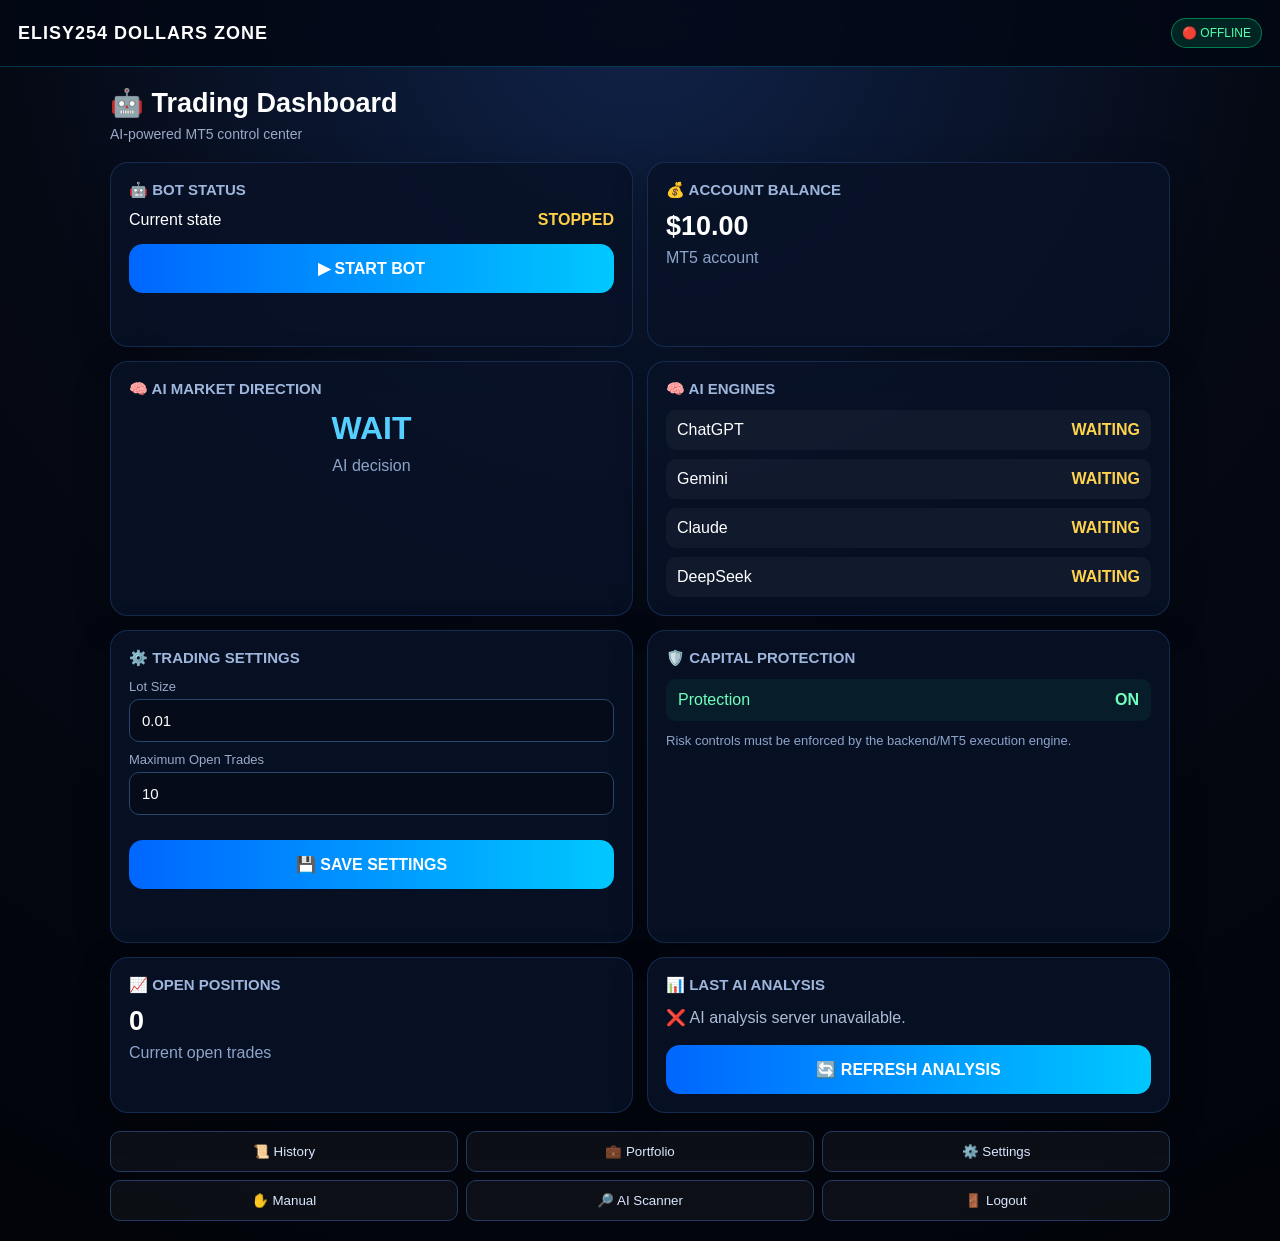
==== dashboard.html @ 19200b9f "Create dashboard.html" ====
<!DOCTYPE html>
<html lang="en">
<head>
  <meta charset="UTF-8">
  <meta name="viewport" content="width=device-width, initial-scale=1.0">

  <title>ELISY254 DOLLARS ZONE — Dashboard</title>

  <style>
    * {
      box-sizing: border-box;
      margin: 0;
      padding: 0;
    }

    body {
      font-family: Arial, sans-serif;
      background:
        radial-gradient(circle at top, #10234a 0%, #050914 45%, #02040a 100%);
      color: #ffffff;
      min-height: 100vh;
    }

    header {
      padding: 18px;
      border-bottom: 1px solid rgba(0, 200, 255, 0.25);
      background: rgba(3, 8, 20, 0.85);
      position: sticky;
      top: 0;
      z-index: 10;
      backdrop-filter: blur(12px);
    }

    .top {
      display: flex;
      align-items: center;
      justify-content: space-between;
      gap: 12px;
    }

    .brand {
      font-size: 18px;
      font-weight: 800;
      letter-spacing: 1px;
    }

    .online {
      font-size: 12px;
      padding: 7px 10px;
      border-radius: 20px;
      background: rgba(0, 255, 150, 0.12);
      border: 1px solid rgba(0, 255, 150, 0.4);
      color: #55ffb0;
    }

    main {
      max-width: 1100px;
      margin: auto;
      padding: 20px;
    }

    .welcome {
      margin-bottom: 20px;
    }

    .welcome h1 {
      font-size: 27px;
      margin-bottom: 7px;
    }

    .welcome p {
      color: #9ba9c7;
      font-size: 14px;
    }

    .grid {
      display: grid;
      grid-template-columns: repeat(2, 1fr);
      gap: 14px;
    }

    .card {
      background: rgba(9, 18, 38, 0.88);
      border: 1px solid rgba(70, 150, 255, 0.2);
      border-radius: 18px;
      padding: 18px;
      box-shadow: 0 10px 35px rgba(0, 0, 0, 0.25);
    }

    .card h2 {
      font-size: 15px;
      color: #9eb6dc;
      margin-bottom: 12px;
    }

    .big {
      font-size: 27px;
      font-weight: 800;
    }

    .status-box {
      display: flex;
      align-items: center;
      justify-content: space-between;
      gap: 15px;
    }

    .bot-status {
      color: #ffcf45;
      font-weight: 800;
    }

    .start-button {
      width: 100%;
      border: none;
      border-radius: 14px;
      padding: 15px;
      margin-top: 15px;
      background: linear-gradient(90deg, #0066ff, #00c8ff);
      color: white;
      font-weight: 800;
      font-size: 16px;
      cursor: pointer;
    }

    .stop-button {
      background: linear-gradient(90deg, #8b1520, #ef3340);
    }

    .ai-list {
      display: grid;
      gap: 9px;
    }

    .ai {
      display: flex;
      justify-content: space-between;
      padding: 11px;
      border-radius: 10px;
      background: rgba(255,255,255,0.04);
    }

    .ai span:last-child {
      color: #ffd34d;
      font-weight: bold;
    }

    .direction {
      text-align: center;
      font-size: 32px;
      font-weight: 900;
      margin: 10px 0;
      color: #55cfff;
    }

    .controls {
      display: grid;
      gap: 10px;
    }

    label {
      color: #9ba9c7;
      font-size: 13px;
    }

    input {
      width: 100%;
      margin-top: 5px;
      padding: 12px;
      border-radius: 10px;
      border: 1px solid #29466e;
      background: #050b18;
      color: white;
      font-size: 15px;
    }

    .protection {
      display: flex;
      justify-content: space-between;
      padding: 12px;
      background: rgba(0, 255, 150, 0.06);
      border-radius: 10px;
      color: #70ffbd;
    }

    .message {
      margin-top: 15px;
      text-align: center;
      color: #8da4c9;
      font-size: 13px;
      min-height: 20px;
    }

    .menu {
      display: grid;
      grid-template-columns: repeat(3, 1fr);
      gap: 8px;
      margin-top: 18px;
    }

    .menu button {
      padding: 12px 5px;
      border-radius: 10px;
      border: 1px solid #243b61;
      background: rgba(255,255,255,0.04);
      color: #d9e7ff;
      cursor: pointer;
    }

    @media (max-width: 650px) {
      .grid {
        grid-template-columns: 1fr;
      }

      main {
        padding: 14px;
      }

      .welcome h1 {
        font-size: 23px;
      }
    }
  </style>
</head>

<body>

<header>
  <div class="top">
    <div class="brand">ELISY254 DOLLARS ZONE</div>
    <div class="online" id="connectionStatus">
      🔵 CONNECTING
    </div>
  </div>
</header>

<main>

  <section class="welcome">
    <h1>🤖 Trading Dashboard</h1>
    <p>AI-powered MT5 control center</p>
  </section>

  <section class="grid">

    <!-- BOT STATUS -->
    <div class="card">
      <h2>🤖 BOT STATUS</h2>

      <div class="status-box">
        <span>Current state</span>
        <span class="bot-status" id="botStatus">
          STOPPED
        </span>
      </div>

      <button
        class="start-button"
        id="botButton"
        onclick="toggleBot()"
      >
        ▶ START BOT
      </button>

      <div class="message" id="botMessage"></div>
    </div>

    <!-- BALANCE -->
    <div class="card">
      <h2>💰 ACCOUNT BALANCE</h2>
      <div class="big" id="balance">
        $10.00
      </div>
      <p style="color:#8da4c9;margin-top:7px;">
        MT5 account
      </p>
    </div>

    <!-- AI DIRECTION -->
    <div class="card">
      <h2>🧠 AI MARKET DIRECTION</h2>

      <div class="direction" id="direction">
        WAIT
      </div>

      <p style="text-align:center;color:#8da4c9;">
        AI decision
      </p>
    </div>

    <!-- AI ENGINES -->
    <div class="card">
      <h2>🧠 AI ENGINES</h2>

      <div class="ai-list">

        <div class="ai">
          <span>ChatGPT</span>
          <span id="chatgpt">WAITING</span>
        </div>

        <div class="ai">
          <span>Gemini</span>
          <span id="gemini">WAITING</span>
        </div>

        <div class="ai">
          <span>Claude</span>
          <span id="claude">WAITING</span>
        </div>

        <div class="ai">
          <span>DeepSeek</span>
          <span id="deepseek">WAITING</span>
        </div>

      </div>
    </div>

    <!-- TRADING SETTINGS -->
    <div class="card">
      <h2>⚙️ TRADING SETTINGS</h2>

      <div class="controls">

        <label>
          Lot Size
          <input
            id="lotSize"
            type="number"
            value="0.01"
            min="0.01"
            step="0.01"
          >
        </label>

        <label>
          Maximum Open Trades
          <input
            id="maxTrades"
            type="number"
            value="10"
            min="1"
          >
        </label>

        <button
          class="start-button"
          onclick="saveSettings()"
        >
          💾 SAVE SETTINGS
        </button>

      </div>

      <div class="message" id="settingsMessage"></div>
    </div>

    <!-- CAPITAL PROTECTION -->
    <div class="card">
      <h2>🛡️ CAPITAL PROTECTION</h2>

      <div class="protection">
        <span>Protection</span>
        <strong>ON</strong>
      </div>

      <p style="color:#8da4c9;margin-top:12px;font-size:13px;">
        Risk controls must be enforced by the backend/MT5
        execution engine.
      </p>
    </div>

    <!-- POSITIONS -->
    <div class="card">
      <h2>📈 OPEN POSITIONS</h2>

      <div class="big" id="openTrades">
        0
      </div>

      <p style="color:#8da4c9;margin-top:7px;">
        Current open trades
      </p>
    </div>

    <!-- LAST ANALYSIS -->
    <div class="card">
      <h2>📊 LAST AI ANALYSIS</h2>

      <p id="analysisText" style="color:#aebdd7;line-height:1.5;">
        Waiting for AI analysis...
      </p>

      <button
        class="start-button"
        onclick="loadAnalysis()"
      >
        🔄 REFRESH ANALYSIS
      </button>
    </div>

  </section>

  <!-- QUICK MENU -->

  <section class="menu">

    <button onclick="showComingSoon('Trade History')">
      📜 History
    </button>

    <button onclick="showComingSoon('Portfolio')">
      💼 Portfolio
    </button>

    <button onclick="showComingSoon('Settings')">
      ⚙️ Settings
    </button>

    <button onclick="showComingSoon('Manual Trading')">
      ✋ Manual
    </button>

    <button onclick="showComingSoon('AI Scanner')">
      🔎 AI Scanner
    </button>

    <button onclick="logout()">
      🚪 Logout
    </button>

  </section>

</main>

<script>

  const API_URL =
    "https://elisy254-bot-backend.onrender.com";

  let botRunning = false;

  async function loadBotStatus() {

    try {

      const response =
        await fetch(`${API_URL}/api/bot/status`);

      const data =
        await response.json();

      document.getElementById("connectionStatus")
        .textContent = "🟢 RENDER ONLINE";

      botRunning = data.running;

      updateBotUI();

      document.getElementById("lotSize").value =
        data.lot || 0.01;

      document.getElementById("maxTrades").value =
        data.maxOpenTrades || 10;

    } catch (error) {

      document.getElementById("connectionStatus")
        .textContent = "🔴 OFFLINE";

    }

  }


  function updateBotUI() {

    const status =
      document.getElementById("botStatus");

    const button =
      document.getElementById("botButton");

    if (botRunning) {

      status.textContent = "RUNNING";
      status.style.color = "#55ffb0";

      button.textContent = "⏹ STOP BOT";
      button.classList.add("stop-button");

    } else {

      status.textContent = "STOPPED";
      status.style.color = "#ffcf45";

      button.textContent = "▶ START BOT";
      button.classList.remove("stop-button");

    }

  }


  async function toggleBot() {

    const action =
      botRunning ? "stop" : "start";

    document.getElementById("botMessage")
      .textContent = "🔵 Sending request...";

    try {

      const response =
        await fetch(
          `${API_URL}/api/bot/${action}`,
          {
            method: "POST",
            headers: {
              "Content-Type": "application/json"
            }
          }
        );

      const data =
        await response.json();

      if (data.success) {

        botRunning = data.running;

        updateBotUI();

        document.getElementById("botMessage")
          .textContent =
          data.message;

      } else {

        document.getElementById("botMessage")
          .textContent =
          "❌ Request failed";

      }

    } catch (error) {

      document.getElementById("botMessage")
        .textContent =
        "❌ Cannot connect to Render";

    }

  }


  async function loadAnalysis() {

    const text =
      document.getElementById("analysisText");

    text.textContent =
      "🔵 Requesting AI analysis...";

    try {

      const response =
        await fetch(
          `${API_URL}/api/analysis/latest`
        );

      const data =
        await response.json();

      if (data.success) {

        const analysis =
          data.analysis;

        document.getElementById("direction")
          .textContent =
          analysis.direction || "WAIT";

        document.getElementById("chatgpt")
          .textContent =
          analysis.models?.chatgpt || "WAITING";

        document.getElementById("gemini")
          .textContent =
          analysis.models?.gemini || "WAITING";

        document.getElementById("claude")
          .textContent =
          analysis.models?.claude || "WAITING";

        document.getElementById("deepseek")
          .textContent =
          analysis.models?.deepseek || "WAITING";

        text.textContent =
          analysis.message ||
          "No analysis available.";

      }

    } catch (error) {

      text.textContent =
        "❌ AI analysis server unavailable.";

    }

  }


  function saveSettings() {

    const lot =
      document.getElementById("lotSize").value;

    const maxTrades =
      document.getElementById("maxTrades").value;

    document.getElementById("settingsMessage")
      .textContent =
      `💾 Settings selected: Lot ${lot}, Max trades ${maxTrades}`;

  }


  function showComingSoon(name) {

    alert(
      `🔵 ${name} module will be connected next.`
    );

  }


  function logout() {

    localStorage.removeItem(
      "elisy254_session"
    );

    window.location.href =
      "index.html";

  }


  loadBotStatus();
  loadAnalysis();

</script>

</body>
  </html>
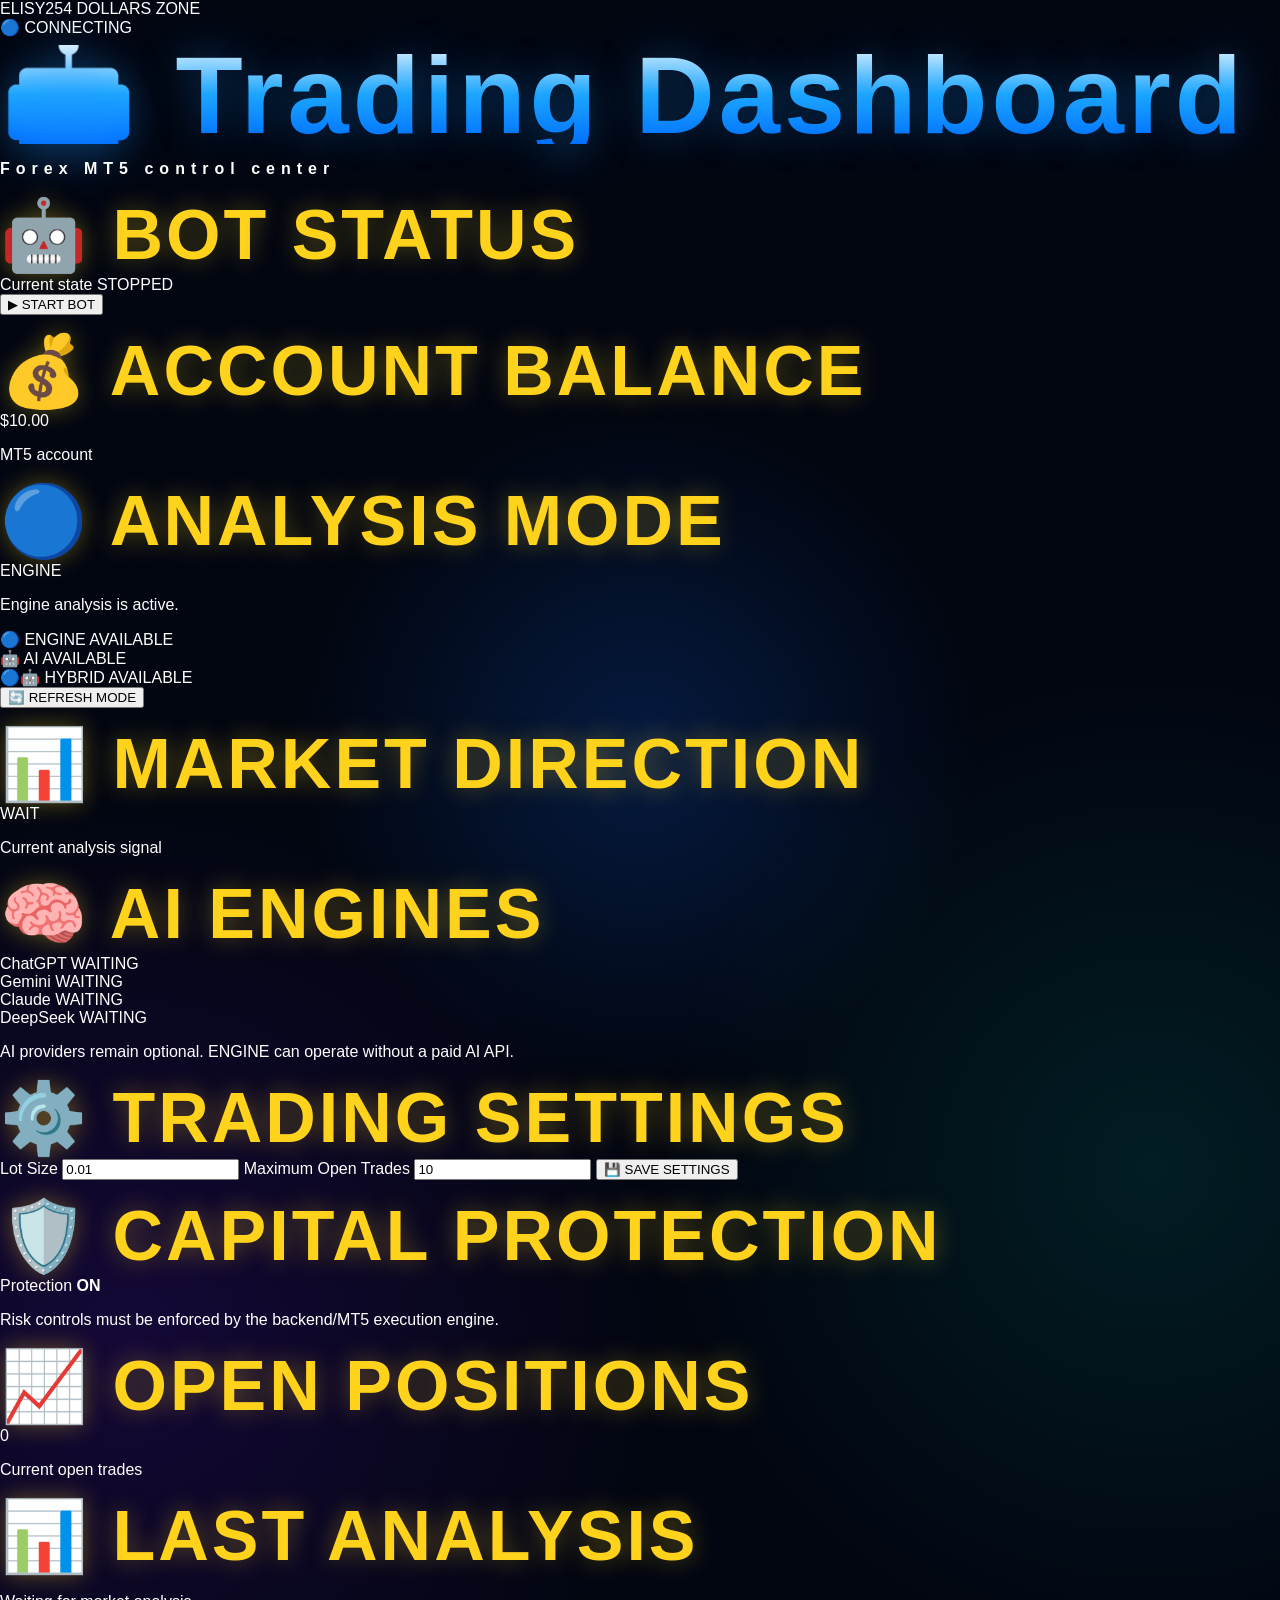
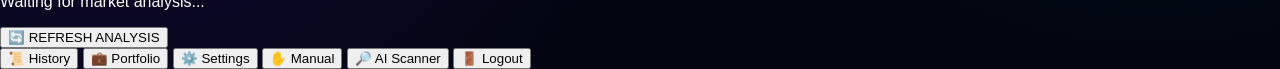
==== commit 11b62fb5: "Update dashboard.html" ====
--- a/dashboard.html
+++ b/dashboard.html
@@ -6,252 +6,61 @@
 
   <title>ELISY254 DOLLARS ZONE — Dashboard</title>
 
-  <style>
-    * {
-      box-sizing: border-box;
-      margin: 0;
-      padding: 0;
-    }
-
-    body {
-      font-family: Arial, sans-serif;
-      background:
-        radial-gradient(circle at top, #10234a 0%, #050914 45%, #02040a 100%);
-      color: #ffffff;
-      min-height: 100vh;
-    }
-
-    header {
-      padding: 18px;
-      border-bottom: 1px solid rgba(0, 200, 255, 0.25);
-      background: rgba(3, 8, 20, 0.85);
-      position: sticky;
-      top: 0;
-      z-index: 10;
-      backdrop-filter: blur(12px);
-    }
-
-    .top {
-      display: flex;
-      align-items: center;
-      justify-content: space-between;
-      gap: 12px;
-    }
-
-    .brand {
-      font-size: 18px;
-      font-weight: 800;
-      letter-spacing: 1px;
-    }
-
-    .online {
-      font-size: 12px;
-      padding: 7px 10px;
-      border-radius: 20px;
-      background: rgba(0, 255, 150, 0.12);
-      border: 1px solid rgba(0, 255, 150, 0.4);
-      color: #55ffb0;
-    }
-
-    main {
-      max-width: 1100px;
-      margin: auto;
-      padding: 20px;
-    }
-
-    .welcome {
-      margin-bottom: 20px;
-    }
-
-    .welcome h1 {
-      font-size: 27px;
-      margin-bottom: 7px;
-    }
-
-    .welcome p {
-      color: #9ba9c7;
-      font-size: 14px;
-    }
-
-    .grid {
-      display: grid;
-      grid-template-columns: repeat(2, 1fr);
-      gap: 14px;
-    }
-
-    .card {
-      background: rgba(9, 18, 38, 0.88);
-      border: 1px solid rgba(70, 150, 255, 0.2);
-      border-radius: 18px;
-      padding: 18px;
-      box-shadow: 0 10px 35px rgba(0, 0, 0, 0.25);
-    }
-
-    .card h2 {
-      font-size: 15px;
-      color: #9eb6dc;
-      margin-bottom: 12px;
-    }
-
-    .big {
-      font-size: 27px;
-      font-weight: 800;
-    }
-
-    .status-box {
-      display: flex;
-      align-items: center;
-      justify-content: space-between;
-      gap: 15px;
-    }
-
-    .bot-status {
-      color: #ffcf45;
-      font-weight: 800;
-    }
-
-    .start-button {
-      width: 100%;
-      border: none;
-      border-radius: 14px;
-      padding: 15px;
-      margin-top: 15px;
-      background: linear-gradient(90deg, #0066ff, #00c8ff);
-      color: white;
-      font-weight: 800;
-      font-size: 16px;
-      cursor: pointer;
-    }
-
-    .stop-button {
-      background: linear-gradient(90deg, #8b1520, #ef3340);
-    }
-
-    .ai-list {
-      display: grid;
-      gap: 9px;
-    }
-
-    .ai {
-      display: flex;
-      justify-content: space-between;
-      padding: 11px;
-      border-radius: 10px;
-      background: rgba(255,255,255,0.04);
-    }
-
-    .ai span:last-child {
-      color: #ffd34d;
-      font-weight: bold;
-    }
-
-    .direction {
-      text-align: center;
-      font-size: 32px;
-      font-weight: 900;
-      margin: 10px 0;
-      color: #55cfff;
-    }
-
-    .controls {
-      display: grid;
-      gap: 10px;
-    }
-
-    label {
-      color: #9ba9c7;
-      font-size: 13px;
-    }
-
-    input {
-      width: 100%;
-      margin-top: 5px;
-      padding: 12px;
-      border-radius: 10px;
-      border: 1px solid #29466e;
-      background: #050b18;
-      color: white;
-      font-size: 15px;
-    }
-
-    .protection {
-      display: flex;
-      justify-content: space-between;
-      padding: 12px;
-      background: rgba(0, 255, 150, 0.06);
-      border-radius: 10px;
-      color: #70ffbd;
-    }
-
-    .message {
-      margin-top: 15px;
-      text-align: center;
-      color: #8da4c9;
-      font-size: 13px;
-      min-height: 20px;
-    }
-
-    .menu {
-      display: grid;
-      grid-template-columns: repeat(3, 1fr);
-      gap: 8px;
-      margin-top: 18px;
-    }
-
-    .menu button {
-      padding: 12px 5px;
-      border-radius: 10px;
-      border: 1px solid #243b61;
-      background: rgba(255,255,255,0.04);
-      color: #d9e7ff;
-      cursor: pointer;
-    }
-
-    @media (max-width: 650px) {
-      .grid {
-        grid-template-columns: 1fr;
-      }
-
-      main {
-        padding: 14px;
-      }
-
-      .welcome h1 {
-        font-size: 23px;
-      }
-    }
-  </style>
+  <link rel="stylesheet" href="style.css">
 </head>
 
 <body>
 
 <header>
   <div class="top">
-    <div class="brand">ELISY254 DOLLARS ZONE</div>
+
+    <div class="brand">
+      ELISY254 DOLLARS ZONE
+    </div>
+
     <div class="online" id="connectionStatus">
       🔵 CONNECTING
     </div>
+
   </div>
 </header>
 
+
 <main>
 
+  <!-- WELCOME -->
+
   <section class="welcome">
+
     <h1>🤖 Trading Dashboard</h1>
-    <p>AI-powered MT5 control center</p>
+
+    <p>
+      Forex MT5 control center
+    </p>
+
   </section>
 
+
   <section class="grid">
 
+
     <!-- BOT STATUS -->
-    <div class="card">
+
+    <div class="card">
+
       <h2>🤖 BOT STATUS</h2>
 
       <div class="status-box">
+
         <span>Current state</span>
-        <span class="bot-status" id="botStatus">
+
+        <span
+          class="bot-status"
+          id="botStatus"
+        >
           STOPPED
         </span>
+
       </div>
 
       <button
@@ -262,70 +71,188 @@
         ▶ START BOT
       </button>
 
-      <div class="message" id="botMessage"></div>
-    </div>
+      <div
+        class="message"
+        id="botMessage"
+      ></div>
+
+    </div>
+
 
     <!-- BALANCE -->
-    <div class="card">
+
+    <div class="card">
+
       <h2>💰 ACCOUNT BALANCE</h2>
-      <div class="big" id="balance">
+
+      <div
+        class="big"
+        id="balance"
+      >
         $10.00
       </div>
-      <p style="color:#8da4c9;margin-top:7px;">
+
+      <p class="muted-text">
         MT5 account
       </p>
-    </div>
-
-    <!-- AI DIRECTION -->
-    <div class="card">
-      <h2>🧠 AI MARKET DIRECTION</h2>
-
-      <div class="direction" id="direction">
+
+    </div>
+
+
+    <!-- ANALYSIS MODE -->
+
+    <div class="card">
+
+      <h2>🔵 ANALYSIS MODE</h2>
+
+      <div
+        class="analysis-mode"
+        id="analysisMode"
+      >
+        ENGINE
+      </div>
+
+      <p
+        class="mode-description"
+        id="modeDescription"
+      >
+        Engine analysis is active.
+      </p>
+
+      <div class="mode-list">
+
+        <div class="mode-item">
+
+          <span>🔵 ENGINE</span>
+
+          <span id="engineStatus">
+            AVAILABLE
+          </span>
+
+        </div>
+
+        <div class="mode-item">
+
+          <span>🤖 AI</span>
+
+          <span id="aiStatus">
+            AVAILABLE
+          </span>
+
+        </div>
+
+        <div class="mode-item">
+
+          <span>🔵🤖 HYBRID</span>
+
+          <span id="hybridStatus">
+            AVAILABLE
+          </span>
+
+        </div>
+
+      </div>
+
+      <button
+        class="refresh-button"
+        onclick="loadAnalysisMode()"
+      >
+        🔄 REFRESH MODE
+      </button>
+
+    </div>
+
+
+    <!-- MARKET DIRECTION -->
+
+    <div class="card">
+
+      <h2>📊 MARKET DIRECTION</h2>
+
+      <div
+        class="direction"
+        id="direction"
+      >
         WAIT
       </div>
 
-      <p style="text-align:center;color:#8da4c9;">
-        AI decision
-      </p>
-    </div>
+      <p class="center-muted">
+        Current analysis signal
+      </p>
+
+    </div>
+
 
     <!-- AI ENGINES -->
-    <div class="card">
+
+    <div class="card">
+
       <h2>🧠 AI ENGINES</h2>
 
       <div class="ai-list">
 
         <div class="ai">
+
           <span>ChatGPT</span>
-          <span id="chatgpt">WAITING</span>
+
+          <span id="chatgpt">
+            WAITING
+          </span>
+
         </div>
 
         <div class="ai">
+
           <span>Gemini</span>
-          <span id="gemini">WAITING</span>
+
+          <span id="gemini">
+            WAITING
+          </span>
+
         </div>
 
         <div class="ai">
+
           <span>Claude</span>
-          <span id="claude">WAITING</span>
+
+          <span id="claude">
+            WAITING
+          </span>
+
         </div>
 
         <div class="ai">
+
           <span>DeepSeek</span>
-          <span id="deepseek">WAITING</span>
-        </div>
-
-      </div>
-    </div>
+
+          <span id="deepseek">
+            WAITING
+          </span>
+
+        </div>
+
+      </div>
+
+      <p class="engine-note">
+        AI providers remain optional.
+        ENGINE can operate without a paid AI API.
+      </p>
+
+    </div>
+
 
     <!-- TRADING SETTINGS -->
-    <div class="card">
+
+    <div class="card">
+
       <h2>⚙️ TRADING SETTINGS</h2>
 
       <div class="controls">
 
         <label>
+
           Lot Size
+
           <input
             id="lotSize"
             type="number"
@@ -333,17 +260,23 @@
             min="0.01"
             step="0.01"
           >
+
         </label>
 
+
         <label>
+
           Maximum Open Trades
+
           <input
             id="maxTrades"
             type="number"
             value="10"
             min="1"
           >
+
         </label>
+
 
         <button
           class="start-button"
@@ -354,43 +287,69 @@
 
       </div>
 
-      <div class="message" id="settingsMessage"></div>
-    </div>
+      <div
+        class="message"
+        id="settingsMessage"
+      ></div>
+
+    </div>
+
 
     <!-- CAPITAL PROTECTION -->
-    <div class="card">
+
+    <div class="card">
+
       <h2>🛡️ CAPITAL PROTECTION</h2>
 
       <div class="protection">
+
         <span>Protection</span>
+
         <strong>ON</strong>
-      </div>
-
-      <p style="color:#8da4c9;margin-top:12px;font-size:13px;">
-        Risk controls must be enforced by the backend/MT5
-        execution engine.
-      </p>
-    </div>
+
+      </div>
+
+      <p class="muted-paragraph">
+
+        Risk controls must be enforced by the
+        backend/MT5 execution engine.
+
+      </p>
+
+    </div>
+
 
     <!-- POSITIONS -->
-    <div class="card">
+
+    <div class="card">
+
       <h2>📈 OPEN POSITIONS</h2>
 
-      <div class="big" id="openTrades">
+      <div
+        class="big"
+        id="openTrades"
+      >
         0
       </div>
 
-      <p style="color:#8da4c9;margin-top:7px;">
+      <p class="muted-text">
         Current open trades
       </p>
-    </div>
+
+    </div>
+
 
     <!-- LAST ANALYSIS -->
-    <div class="card">
-      <h2>📊 LAST AI ANALYSIS</h2>
-
-      <p id="analysisText" style="color:#aebdd7;line-height:1.5;">
-        Waiting for AI analysis...
+
+    <div class="card">
+
+      <h2>📊 LAST ANALYSIS</h2>
+
+      <p
+        id="analysisText"
+        class="analysis-text"
+      >
+        Waiting for market analysis...
       </p>
 
       <button
@@ -399,35 +358,50 @@
       >
         🔄 REFRESH ANALYSIS
       </button>
-    </div>
+
+    </div>
+
 
   </section>
 
+
   <!-- QUICK MENU -->
 
   <section class="menu">
 
-    <button onclick="showComingSoon('Trade History')">
+    <button
+      onclick="showComingSoon('Trade History')"
+    >
       📜 History
     </button>
 
-    <button onclick="showComingSoon('Portfolio')">
+    <button
+      onclick="showComingSoon('Portfolio')"
+    >
       💼 Portfolio
     </button>
 
-    <button onclick="showComingSoon('Settings')">
+    <button
+      onclick="showComingSoon('Settings')"
+    >
       ⚙️ Settings
     </button>
 
-    <button onclick="showComingSoon('Manual Trading')">
+    <button
+      onclick="showComingSoon('Manual Trading')"
+    >
       ✋ Manual
     </button>
 
-    <button onclick="showComingSoon('AI Scanner')">
+    <button
+      onclick="showComingSoon('AI Scanner')"
+    >
       🔎 AI Scanner
     </button>
 
-    <button onclick="logout()">
+    <button
+      onclick="logout()"
+    >
       🚪 Logout
     </button>
 
@@ -435,227 +409,8 @@
 
 </main>
 
-<script>
-
-  const API_URL =
-    "https://elisy254-bot-backend.onrender.com";
-
-  let botRunning = false;
-
-  async function loadBotStatus() {
-
-    try {
-
-      const response =
-        await fetch(`${API_URL}/api/bot/status`);
-
-      const data =
-        await response.json();
-
-      document.getElementById("connectionStatus")
-        .textContent = "🟢 RENDER ONLINE";
-
-      botRunning = data.running;
-
-      updateBotUI();
-
-      document.getElementById("lotSize").value =
-        data.lot || 0.01;
-
-      document.getElementById("maxTrades").value =
-        data.maxOpenTrades || 10;
-
-    } catch (error) {
-
-      document.getElementById("connectionStatus")
-        .textContent = "🔴 OFFLINE";
-
-    }
-
-  }
-
-
-  function updateBotUI() {
-
-    const status =
-      document.getElementById("botStatus");
-
-    const button =
-      document.getElementById("botButton");
-
-    if (botRunning) {
-
-      status.textContent = "RUNNING";
-      status.style.color = "#55ffb0";
-
-      button.textContent = "⏹ STOP BOT";
-      button.classList.add("stop-button");
-
-    } else {
-
-      status.textContent = "STOPPED";
-      status.style.color = "#ffcf45";
-
-      button.textContent = "▶ START BOT";
-      button.classList.remove("stop-button");
-
-    }
-
-  }
-
-
-  async function toggleBot() {
-
-    const action =
-      botRunning ? "stop" : "start";
-
-    document.getElementById("botMessage")
-      .textContent = "🔵 Sending request...";
-
-    try {
-
-      const response =
-        await fetch(
-          `${API_URL}/api/bot/${action}`,
-          {
-            method: "POST",
-            headers: {
-              "Content-Type": "application/json"
-            }
-          }
-        );
-
-      const data =
-        await response.json();
-
-      if (data.success) {
-
-        botRunning = data.running;
-
-        updateBotUI();
-
-        document.getElementById("botMessage")
-          .textContent =
-          data.message;
-
-      } else {
-
-        document.getElementById("botMessage")
-          .textContent =
-          "❌ Request failed";
-
-      }
-
-    } catch (error) {
-
-      document.getElementById("botMessage")
-        .textContent =
-        "❌ Cannot connect to Render";
-
-    }
-
-  }
-
-
-  async function loadAnalysis() {
-
-    const text =
-      document.getElementById("analysisText");
-
-    text.textContent =
-      "🔵 Requesting AI analysis...";
-
-    try {
-
-      const response =
-        await fetch(
-          `${API_URL}/api/analysis/latest`
-        );
-
-      const data =
-        await response.json();
-
-      if (data.success) {
-
-        const analysis =
-          data.analysis;
-
-        document.getElementById("direction")
-          .textContent =
-          analysis.direction || "WAIT";
-
-        document.getElementById("chatgpt")
-          .textContent =
-          analysis.models?.chatgpt || "WAITING";
-
-        document.getElementById("gemini")
-          .textContent =
-          analysis.models?.gemini || "WAITING";
-
-        document.getElementById("claude")
-          .textContent =
-          analysis.models?.claude || "WAITING";
-
-        document.getElementById("deepseek")
-          .textContent =
-          analysis.models?.deepseek || "WAITING";
-
-        text.textContent =
-          analysis.message ||
-          "No analysis available.";
-
-      }
-
-    } catch (error) {
-
-      text.textContent =
-        "❌ AI analysis server unavailable.";
-
-    }
-
-  }
-
-
-  function saveSettings() {
-
-    const lot =
-      document.getElementById("lotSize").value;
-
-    const maxTrades =
-      document.getElementById("maxTrades").value;
-
-    document.getElementById("settingsMessage")
-      .textContent =
-      `💾 Settings selected: Lot ${lot}, Max trades ${maxTrades}`;
-
-  }
-
-
-  function showComingSoon(name) {
-
-    alert(
-      `🔵 ${name} module will be connected next.`
-    );
-
-  }
-
-
-  function logout() {
-
-    localStorage.removeItem(
-      "elisy254_session"
-    );
-
-    window.location.href =
-      "index.html";
-
-  }
-
-
-  loadBotStatus();
-  loadAnalysis();
-
-</script>
+
+<script src="script.js"></script>
 
 </body>
-  </html>
+      </html>
--- a/style.css
+++ b/style.css
@@ -0,0 +1,843 @@
+* {
+  box-sizing: border-box;
+}
+
+:root {
+  --background: #020611;
+  --blue: #16aaff;
+  --cyan: #42eaff;
+  --purple: #9d4dff;
+  --gold: #ffd21c;
+  --white: #ffffff;
+  --muted: #91a0bd;
+}
+
+html,
+body {
+  margin: 0;
+  padding: 0;
+  min-height: 100%;
+}
+
+body {
+
+  background:
+    radial-gradient(
+      circle at 50% 45%,
+      rgba(20, 110, 255, 0.20),
+      transparent 30%
+    ),
+    radial-gradient(
+      circle at 10% 80%,
+      rgba(120, 20, 255, 0.16),
+      transparent 30%
+    ),
+    radial-gradient(
+      circle at 90% 70%,
+      rgba(0, 230, 200, 0.10),
+      transparent 30%
+    ),
+    var(--background);
+
+  color: var(--white);
+
+  font-family:
+    Arial,
+    Helvetica,
+    sans-serif;
+
+  overflow-x: hidden;
+}
+
+
+/* BACKGROUND STARS */
+
+.stars {
+
+  position: fixed;
+
+  inset: 0;
+
+  pointer-events: none;
+
+  opacity: 0.45;
+
+  background-image:
+    radial-gradient(circle, white 1px, transparent 1.5px),
+    radial-gradient(circle, #4acbff 1px, transparent 1.5px);
+
+  background-size:
+    90px 90px,
+    140px 140px;
+
+  background-position:
+    20px 30px,
+    50px 80px;
+}
+
+
+/* BACKGROUND GLOW */
+
+.glow {
+
+  position: fixed;
+
+  width: 400px;
+  height: 400px;
+
+  border-radius: 50%;
+
+  filter: blur(100px);
+
+  opacity: 0.12;
+
+  pointer-events: none;
+}
+
+.glow-blue {
+
+  background: #0077ff;
+
+  left: -180px;
+
+  top: 30%;
+}
+
+.glow-purple {
+
+  background: #a000ff;
+
+  right: -180px;
+
+  top: 20%;
+}
+
+
+/* NAVIGATION */
+
+.navbar {
+
+  position: relative;
+
+  z-index: 10;
+
+  min-height: 75px;
+
+  padding:
+    14px
+    5vw;
+
+  display: flex;
+
+  justify-content: space-between;
+
+  align-items: center;
+
+  background:
+    rgba(2, 6, 18, 0.78);
+
+  backdrop-filter: blur(15px);
+
+  border-bottom:
+    1px solid
+    rgba(70, 190, 255, 0.30);
+}
+
+
+.brand {
+
+  display: flex;
+
+  align-items: center;
+
+  gap: 12px;
+}
+
+
+.brand-brain {
+
+  font-size: 34px;
+
+  filter:
+    drop-shadow(
+      0 0 15px
+      var(--blue)
+    );
+}
+
+
+.brand h3 {
+
+  margin: 0;
+
+  font-size: 20px;
+
+  letter-spacing: 2px;
+}
+
+
+.brand span {
+
+  display: block;
+
+  color: var(--cyan);
+
+  font-size: 10px;
+
+  letter-spacing: 3px;
+}
+
+
+.ai-status {
+
+  border:
+    1px solid
+    var(--blue);
+
+  border-radius: 999px;
+
+  padding:
+    10px
+    18px;
+
+  font-size: 11px;
+
+  font-weight: bold;
+
+  box-shadow:
+    0 0 20px
+    rgba(20, 160, 255, 0.30);
+}
+
+
+/* HERO */
+
+.hero {
+
+  position: relative;
+
+  z-index: 2;
+
+  text-align: center;
+
+  padding:
+    55px
+    20px
+    45px;
+}
+
+
+.welcome {
+
+  margin: 0;
+
+  letter-spacing: 6px;
+
+  font-weight: bold;
+}
+
+
+h1 {
+
+  margin:
+    8px
+    0
+    0;
+
+  font-size:
+    clamp(
+      55px,
+      12vw,
+      110px
+    );
+
+  line-height: 0.9;
+
+  letter-spacing: 4px;
+
+  background:
+    linear-gradient(
+      #eaf9ff,
+      #1da9ff,
+      #006cff
+    );
+
+  -webkit-background-clip: text;
+
+  background-clip: text;
+
+  color: transparent;
+
+  text-shadow:
+    0 0 40px
+    rgba(30, 150, 255, 0.35);
+}
+
+
+h2 {
+
+  margin:
+    15px
+    0
+    0;
+
+  font-size:
+    clamp(
+      34px,
+      7vw,
+      70px
+    );
+
+  letter-spacing: 3px;
+
+  color: var(--gold);
+
+  text-shadow:
+    0 0 25px
+    rgba(255, 210, 28, 0.35);
+}
+
+
+.lets-print {
+
+  margin-top: 15px;
+
+  font-size: 21px;
+
+  font-weight: bold;
+
+  letter-spacing: 9px;
+}
+
+
+/* AI SYSTEM */
+
+.ai-system {
+
+  position: relative;
+
+  max-width: 900px;
+
+  height: 430px;
+
+  margin:
+    15px
+    auto
+    5px;
+
+  display: flex;
+
+  align-items: center;
+
+  justify-content: center;
+}
+
+
+/* BRAIN */
+
+.brain-container {
+
+  position: relative;
+
+  width: 240px;
+
+  height: 240px;
+
+  display: flex;
+
+  align-items: center;
+
+  justify-content: center;
+}
+
+
+.brain {
+
+  position: relative;
+
+  z-index: 3;
+
+  font-size: 120px;
+
+  animation:
+    brainPulse
+    2.5s
+    infinite;
+
+  filter:
+    drop-shadow(
+      0 0 15px
+      #18baff
+    )
+    drop-shadow(
+      0 0 35px
+      #9b4dff
+    );
+}
+
+
+.brain-energy {
+
+  position: absolute;
+
+  width: 210px;
+
+  height: 210px;
+
+  border-radius: 50%;
+
+  background:
+    radial-gradient(
+      circle,
+      rgba(30, 220, 255, 0.35),
+      rgba(150, 50, 255, 0.18),
+      transparent 70%
+    );
+
+  filter: blur(8px);
+}
+
+
+.brain-ring {
+
+  position: absolute;
+
+  inset: -15px;
+
+  border:
+    1px solid
+    rgba(70, 220, 255, 0.7);
+
+  border-radius: 50%;
+
+  box-shadow:
+    0 0 35px
+    rgba(30, 160, 255, 0.45);
+
+  animation:
+    spin
+    8s
+    linear
+    infinite;
+}
+
+
+/* AI CARDS */
+
+.ai-card {
+
+  position: absolute;
+
+  width: 190px;
+
+  padding: 13px 15px;
+
+  display: flex;
+
+  align-items: center;
+
+  gap: 10px;
+
+  text-align: left;
+
+  border:
+    1px solid
+    rgba(80, 190, 255, 0.55);
+
+  border-radius: 16px;
+
+  background:
+    rgba(5, 12, 32, 0.76);
+
+  backdrop-filter: blur(10px);
+
+  box-shadow:
+    0 0 25px
+    rgba(30, 140, 255, 0.15);
+}
+
+
+.ai-card strong {
+
+  display: block;
+
+  font-size: 17px;
+}
+
+
+.ai-card small {
+
+  display: block;
+
+  margin-top: 5px;
+
+  color: var(--muted);
+
+  font-size: 8px;
+
+  letter-spacing: 1px;
+}
+
+
+.ai-icon {
+
+  font-size: 27px;
+}
+
+
+.chatgpt {
+
+  left: 2%;
+
+  top: 35px;
+
+  border-color: #40d8c5;
+}
+
+
+.gemini {
+
+  left: 2%;
+
+  bottom: 35px;
+
+  border-color: #687bff;
+}
+
+
+.claude {
+
+  right: 2%;
+
+  bottom: 35px;
+
+  border-color: #ff9d48;
+}
+
+
+.deepseek {
+
+  right: 2%;
+
+  top: 35px;
+
+  border-color: #c05cff;
+}
+
+
+/* ENTER BUTTON */
+
+.enter-button {
+
+  min-width: 290px;
+
+  padding:
+    14px
+    35px;
+
+  display: inline-flex;
+
+  align-items: center;
+
+  justify-content: center;
+
+  gap: 15px;
+
+  color: white;
+
+  background:
+    linear-gradient(
+      100deg,
+      rgba(0, 100, 255, 0.75),
+      rgba(40, 30, 130, 0.85)
+    );
+
+  border:
+    1px solid
+    #35c7ff;
+
+  border-radius: 22px;
+
+  box-shadow:
+    0 0 18px
+    rgba(30, 170, 255, 0.5);
+
+  cursor: pointer;
+
+  transition:
+    0.25s;
+}
+
+
+.enter-button:hover {
+
+  transform:
+    translateY(-3px)
+    scale(1.02);
+
+  box-shadow:
+    0 0 40px
+    rgba(30, 170, 255, 0.8);
+}
+
+
+.enter-symbol {
+
+  font-size: 30px;
+}
+
+
+.enter-button strong {
+
+  display: block;
+
+  font-size: 20px;
+
+  letter-spacing: 2px;
+}
+
+
+.enter-button small {
+
+  display: block;
+
+  margin-top: 3px;
+
+  color: #bceeff;
+
+  letter-spacing: 3px;
+}
+
+
+#status {
+
+  min-height: 20px;
+
+  color: var(--cyan);
+
+  font-size: 13px;
+}
+
+
+/* FEATURES */
+
+.features {
+
+  position: relative;
+
+  z-index: 3;
+
+  display: grid;
+
+  grid-template-columns:
+    repeat(5, 1fr);
+
+  background:
+    rgba(2, 7, 22, 0.72);
+
+  border-top:
+    1px solid
+    rgba(100, 180, 255, 0.15);
+
+  border-bottom:
+    1px solid
+    rgba(100, 180, 255, 0.15);
+}
+
+
+.feature {
+
+  padding:
+    25px
+    15px;
+
+  text-align: center;
+
+  border-right:
+    1px solid
+    rgba(100, 180, 255, 0.12);
+}
+
+
+.feature:last-child {
+
+  border-right: 0;
+}
+
+
+.feature div {
+
+  font-size: 30px;
+}
+
+
+.feature h3 {
+
+  color: var(--cyan);
+
+  font-size: 11px;
+
+  letter-spacing: 1px;
+}
+
+
+.feature p {
+
+  margin: 0;
+
+  color: var(--muted);
+
+  font-size: 11px;
+
+  line-height: 1.5;
+}
+
+
+/* FOOTER */
+
+footer {
+
+  position: relative;
+
+  z-index: 3;
+
+  padding: 25px;
+
+  text-align: center;
+
+  color: #8c9bb8;
+
+  font-size: 10px;
+
+  letter-spacing: 3px;
+}
+
+
+footer span {
+
+  color: var(--cyan);
+
+  margin:
+    0
+    10px;
+}
+
+
+/* ANIMATIONS */
+
+@keyframes brainPulse {
+
+  0%,
+  100% {
+    transform: scale(1);
+  }
+
+  50% {
+    transform: scale(1.07);
+  }
+}
+
+
+@keyframes spin {
+
+  to {
+    transform: rotate(360deg);
+  }
+}
+
+
+/* MOBILE */
+
+@media (max-width: 760px) {
+
+  .navbar {
+
+    padding:
+      12px
+      18px;
+  }
+
+
+  .ai-status {
+
+    display: none;
+  }
+
+
+  .hero {
+
+    padding-top: 40px;
+  }
+
+
+  .ai-system {
+
+    height: 390px;
+  }
+
+
+  .brain-container {
+
+    transform: scale(0.75);
+  }
+
+
+  .ai-card {
+
+    width: 155px;
+
+    padding: 10px;
+  }
+
+
+  .ai-card strong {
+
+    font-size: 14px;
+  }
+
+
+  .ai-card small {
+
+    font-size: 7px;
+  }
+
+
+  .chatgpt,
+  .gemini {
+
+    left: 0;
+  }
+
+
+  .claude,
+  .deepseek {
+
+    right: 0;
+  }
+
+
+  .features {
+
+    grid-template-columns:
+      repeat(2, 1fr);
+  }
+
+
+  .feature:nth-child(5) {
+
+    grid-column:
+      1 / -1;
+  }
+
+
+  .feature:nth-child(even) {
+
+    border-right: 0;
+  }
+
+
+  footer {
+
+    line-height: 2;
+  }
+  }
